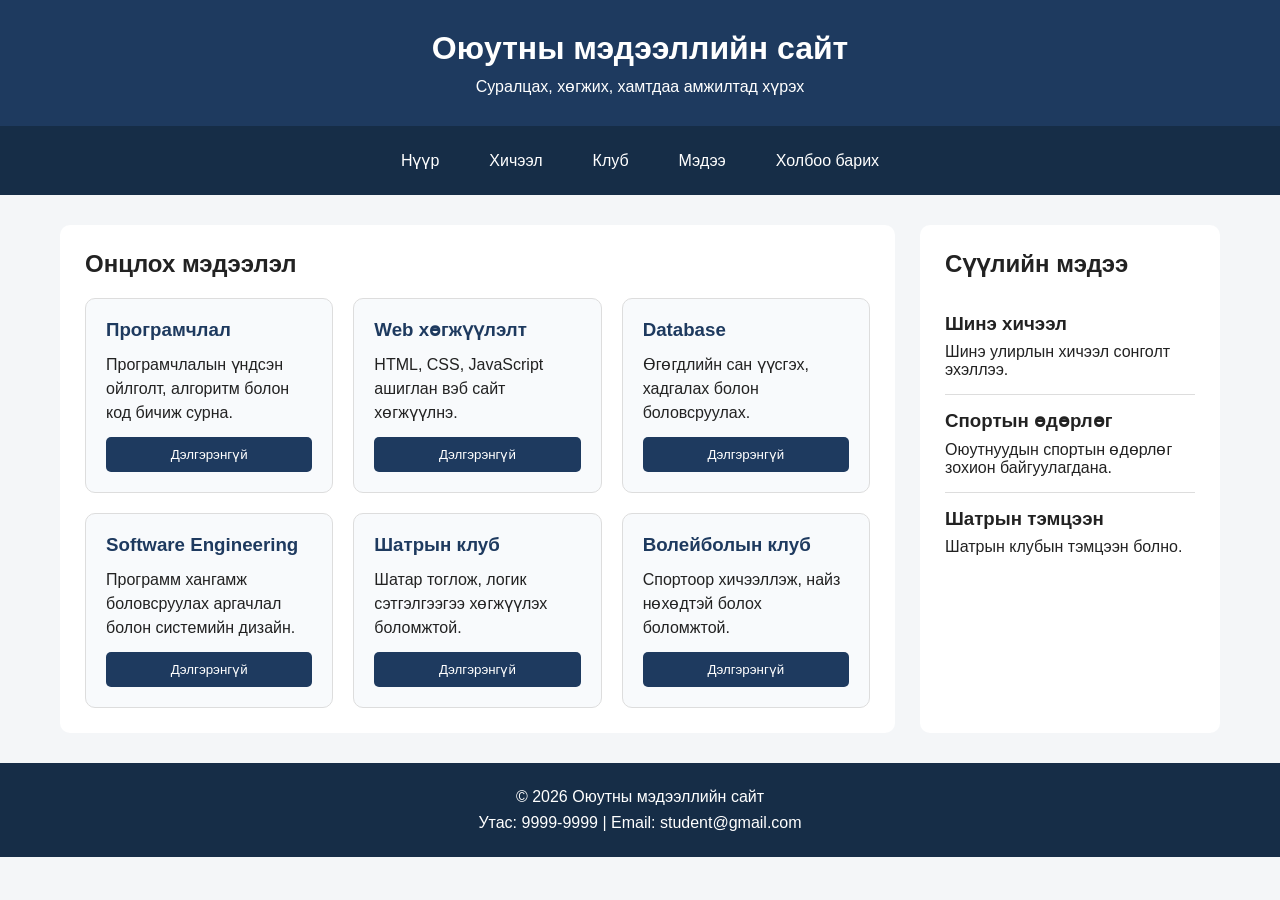
==== lab-4/index.html @ cad64c50 "lab4" ====
<!DOCTYPE html>
<html lang="mn">
<head>
    <meta charset="UTF-8">
    <meta name="viewport" content="width=device-width, initial-scale=1.0">
    <title>Оюутны мэдээллийн сайт</title>
    <link rel="stylesheet" href="style.css">
</head>
<body>
    <header>
        <h1>Оюутны мэдээллийн сайт</h1>
        <p>Суралцах, хөгжих, хамтдаа амжилтад хүрэх</p>
    </header>
    <nav class="navbar">
        <a href="#">Нүүр</a>
        <a href="#">Хичээл</a>
        <a href="#">Клуб</a>
        <a href="#">Мэдээ</a>
        <a href="#">Холбоо барих</a>
    </nav>
    <div class="layout">
        <main>
            <h2>Онцлох мэдээлэл</h2>
            <section class="card-grid">
                <article class="card">
                    <h3>Програмчлал</h3>
                    <p>
                        Програмчлалын үндсэн ойлголт,
                        алгоритм болон код бичиж сурна.
                    </p>
                    <button>Дэлгэрэнгүй</button>
                </article>
                <article class="card">
                    <h3>Web хөгжүүлэлт</h3>
                    <p>
                        HTML, CSS, JavaScript ашиглан
                        вэб сайт хөгжүүлнэ.
                    </p>
                    <button>Дэлгэрэнгүй</button>
                </article>
                <article class="card">
                    <h3>Database</h3>
                    <p>
                        Өгөгдлийн сан үүсгэх,
                        хадгалах болон боловсруулах.
                    </p>
                    <button>Дэлгэрэнгүй</button>
                </article>
                <article class="card">
                    <h3>Software Engineering</h3>
                    <p>
                        Программ хангамж боловсруулах
                        аргачлал болон системийн дизайн.
                    </p>
                    <button>Дэлгэрэнгүй</button>
                </article>
                <article class="card">
                    <h3>Шатрын клуб</h3>
                    <p>
                        Шатар тоглож, логик сэтгэлгээгээ
                        хөгжүүлэх боломжтой.
                    </p>
                    <button>Дэлгэрэнгүй</button>
                </article>
                <article class="card">
                    <h3>Волейболын клуб</h3>
                    <p>
                        Спортоор хичээллэж,
                        найз нөхөдтэй болох боломжтой.
                    </p>
                    <button>Дэлгэрэнгүй</button>
                </article>
            </section>
        </main>
        <aside>
            <h2>Сүүлийн мэдээ</h2>
            <div class="news">
                <h3>Шинэ хичээл</h3>
                <p>Шинэ улирлын хичээл сонголт эхэллээ.</p>
            </div>
            <div class="news">
                <h3> Спортын өдөрлөг</h3>
                <p>Оюутнуудын спортын өдөрлөг зохион байгуулагдана.</p>
            </div>
            <div class="news">
                <h3>Шатрын тэмцээн</h3>
                <p>Шатрын клубын тэмцээн болно.</p>
            </div>
        </aside>
    </div>
    <footer>
        <p>© 2026 Оюутны мэдээллийн сайт</p>
        <p>Утас: 9999-9999 | Email: student@gmail.com</p>
    </footer>
</body>
</html>
---- lab-4/style.css ----
* {
    margin: 0;
    padding: 0;
    box-sizing: border-box;
}
body {
    font-family: Arial, sans-serif;
    background-color: #f4f6f8;
    color: #222;
}
header {
    background-color: #1e3a5f;
    color: white;
    text-align: center;
    padding: 30px;
    display: flex;
    flex-direction: column;
    align-items: center;
    gap: 10px;
}

header h1 {
    font-size: 32px;
}

header p {
    font-size: 16px;
}
.navbar {
    background-color: #162d47;
    display: flex;
    justify-content: center;
    align-items: center;
    gap: 10px;
    padding: 15px;
}
.navbar a {
    color: white;
    text-decoration: none;
    padding: 10px 20px;
    border-radius: 5px;
}
.navbar a:hover {
    background-color: #345b82;
}
.layout {
    display: grid;
    grid-template-columns: 1fr 300px;
    gap: 25px;
    max-width: 1200px;
    margin: 30px auto;
    padding: 0 20px;
}
main {
    background-color: white;
    padding: 25px;
    border-radius: 10px;
}
main h2 {
    margin-bottom: 20px;
}
.card-grid {
    display: grid;
    grid-template-columns: repeat(3, 1fr);
    gap: 20px;

}
.card {
    background-color: #f8fafc;
    border: 1px solid #ddd;
    border-radius: 10px;
    padding: 20px;
    display: flex;
    flex-direction: column;
    gap: 12px;
}

.card h3 {
    color: #1e3a5f;
}

.card p {
    line-height: 1.5;
    flex-grow: 1;
}
.card button {
    border: none;
    background-color: #1e3a5f;
    color: white;
    padding: 10px;
    border-radius: 5px;
    cursor: pointer;
}

.card button:hover {
    background-color: #345b82;
}
aside {
    background-color: white;
    padding: 25px;
    border-radius: 10px;
}

aside h2 {
    margin-bottom: 20px;
}

.news {
    border-bottom: 1px solid #ddd;
    padding: 15px 0;
}

.news:last-child {
    border-bottom: none;
}

.news h3 {
    margin-bottom: 8px;
}
footer {
    background-color: #162d47;
    color: white;
    text-align: center;
    padding: 25px;
    margin-top: 30px;
    display: flex;
    justify-content: center;
    align-items: center;
    flex-direction: column;
    gap: 8px;
}
@media (max-width: 900px) {
    .card-grid {
        grid-template-columns: repeat(2, 1fr);
    }
}
@media (max-width: 650px) {
    .layout {
        grid-template-columns: 1fr;
    }
    .card-grid {
        grid-template-columns: 1fr;
    }
    .navbar {
        flex-direction: column;
    }

}
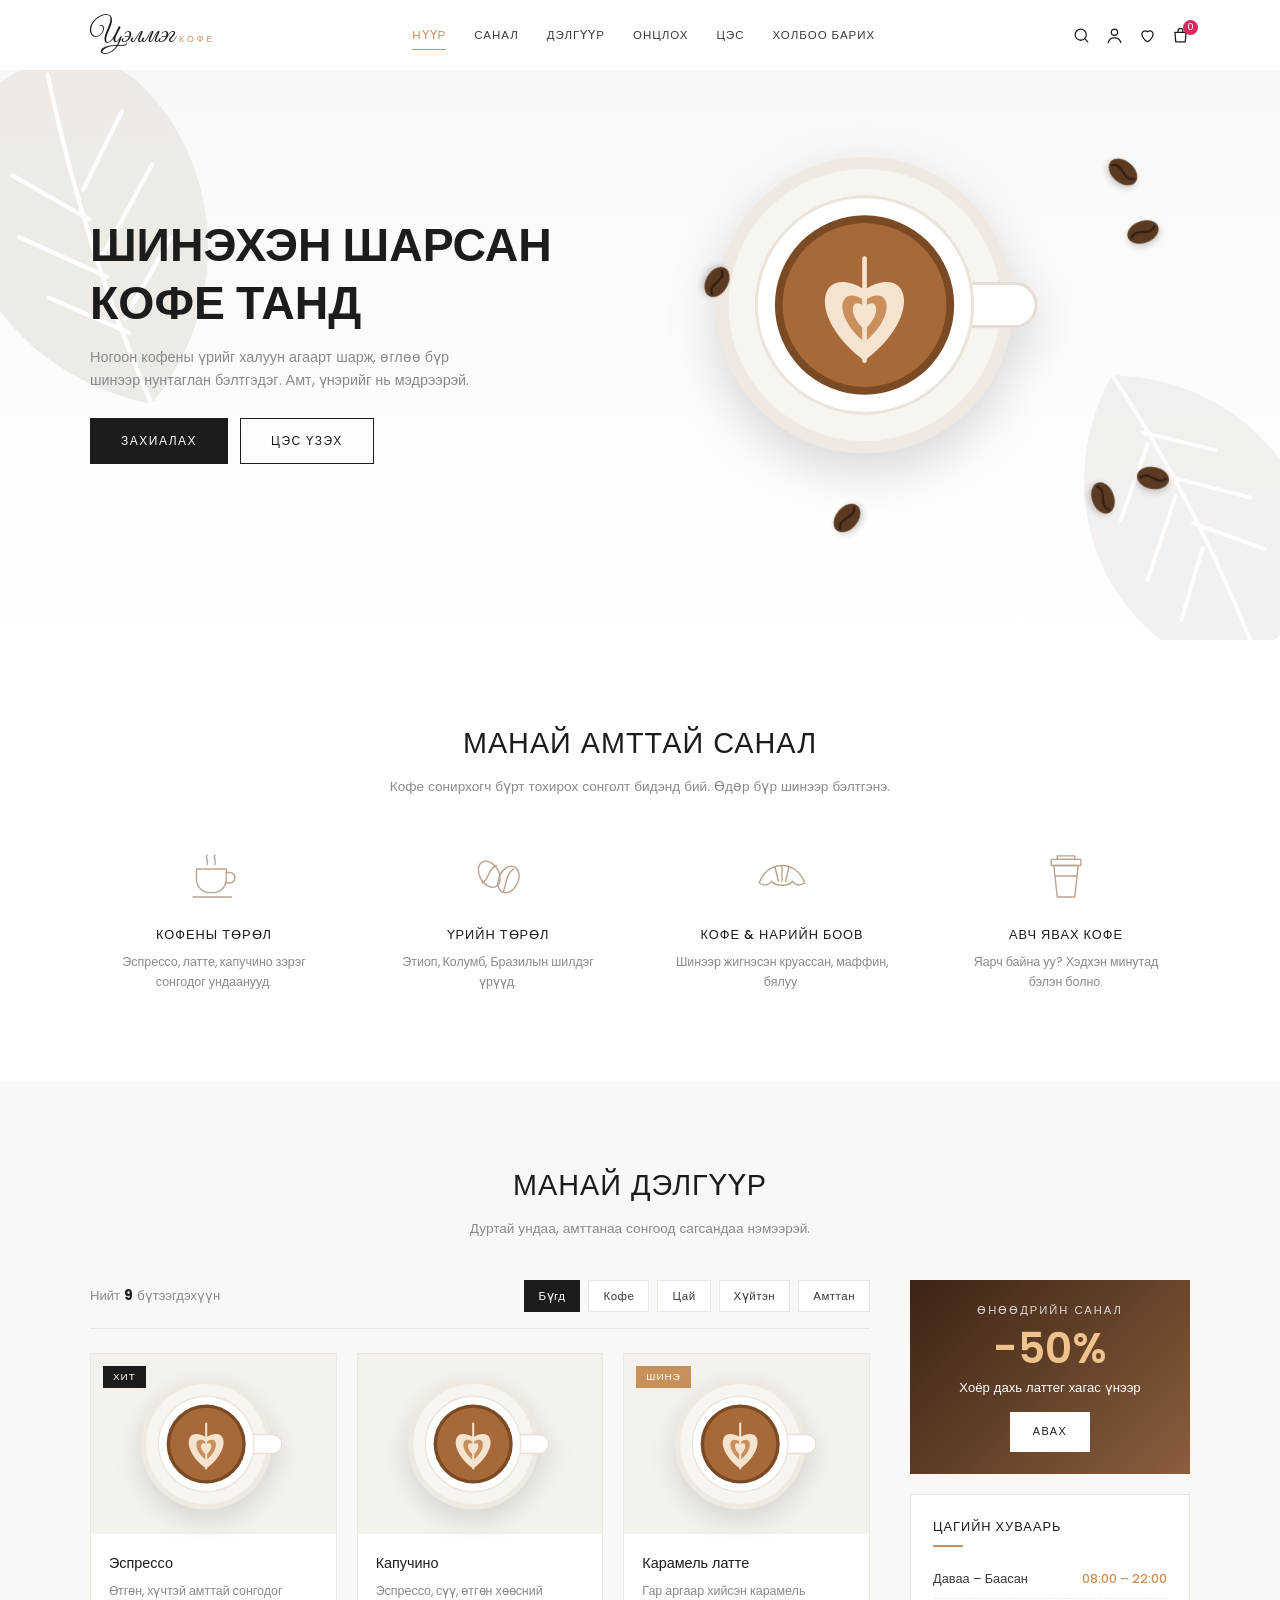
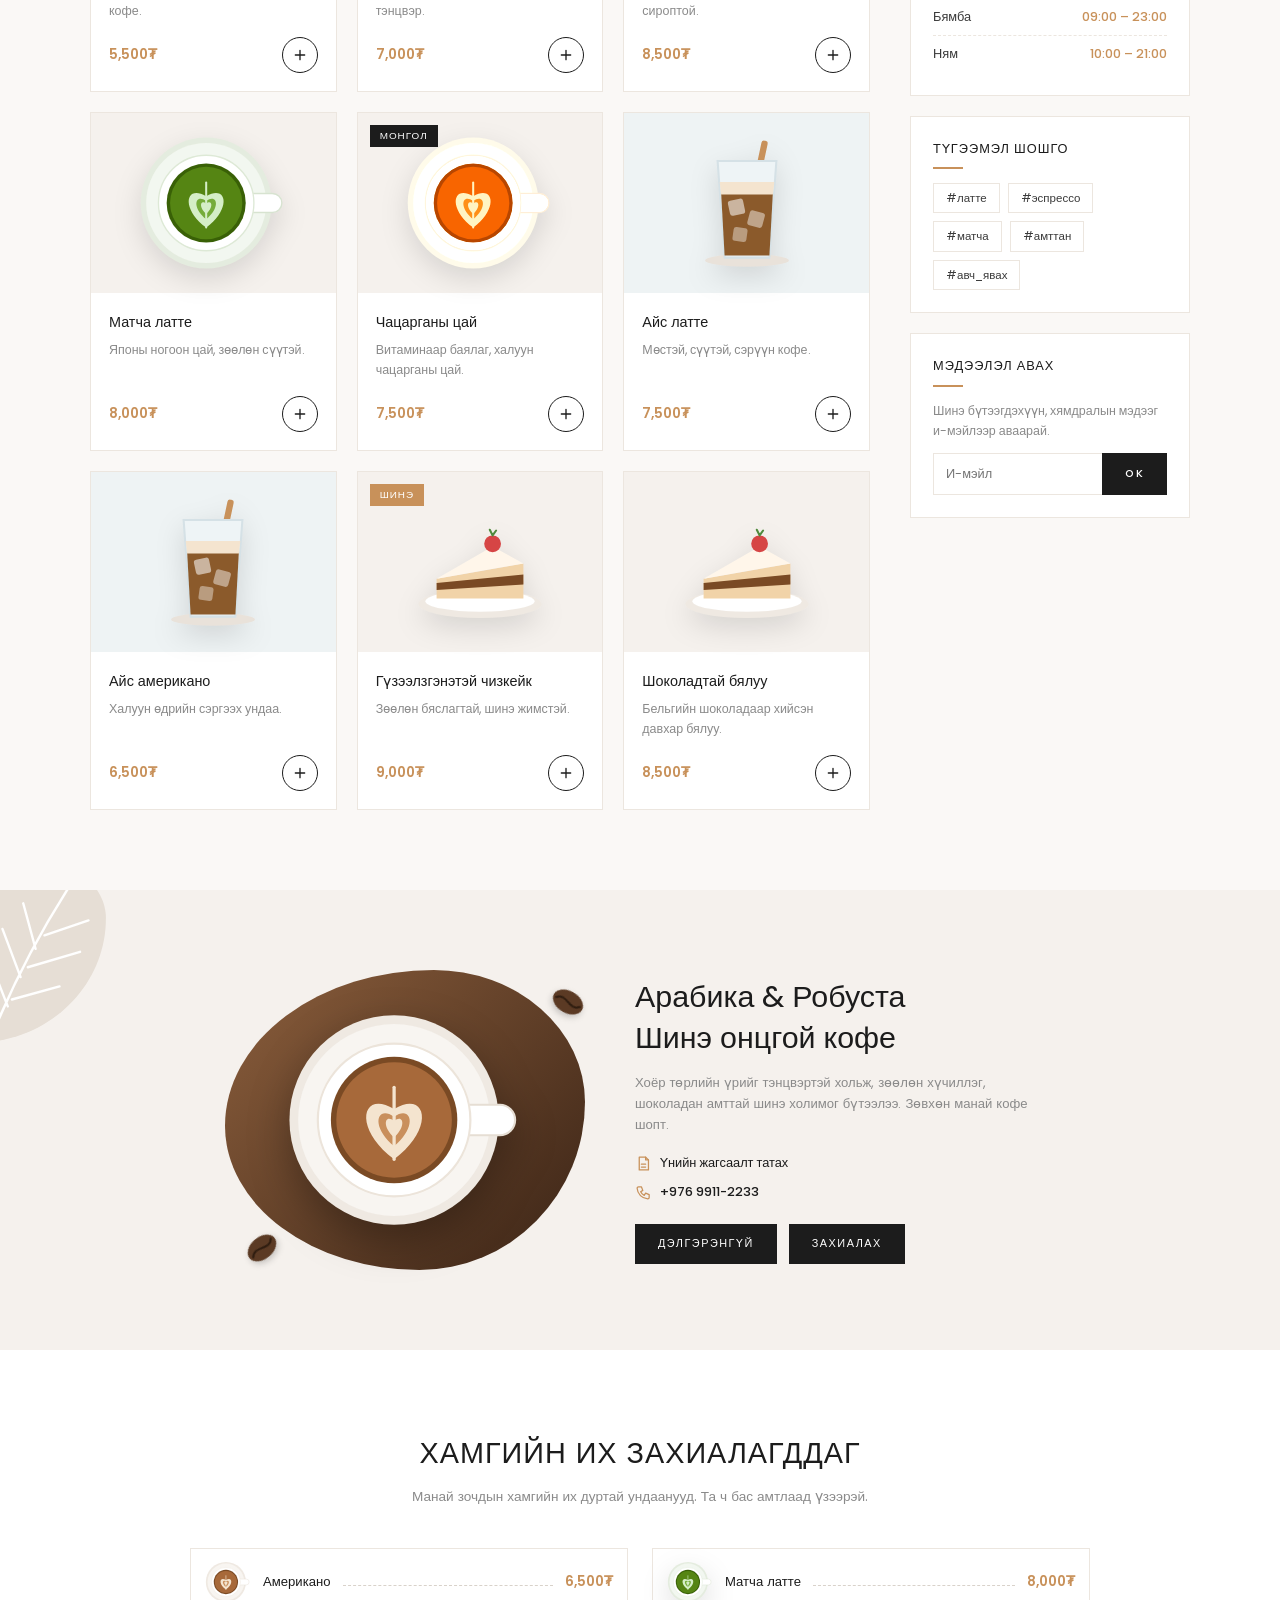
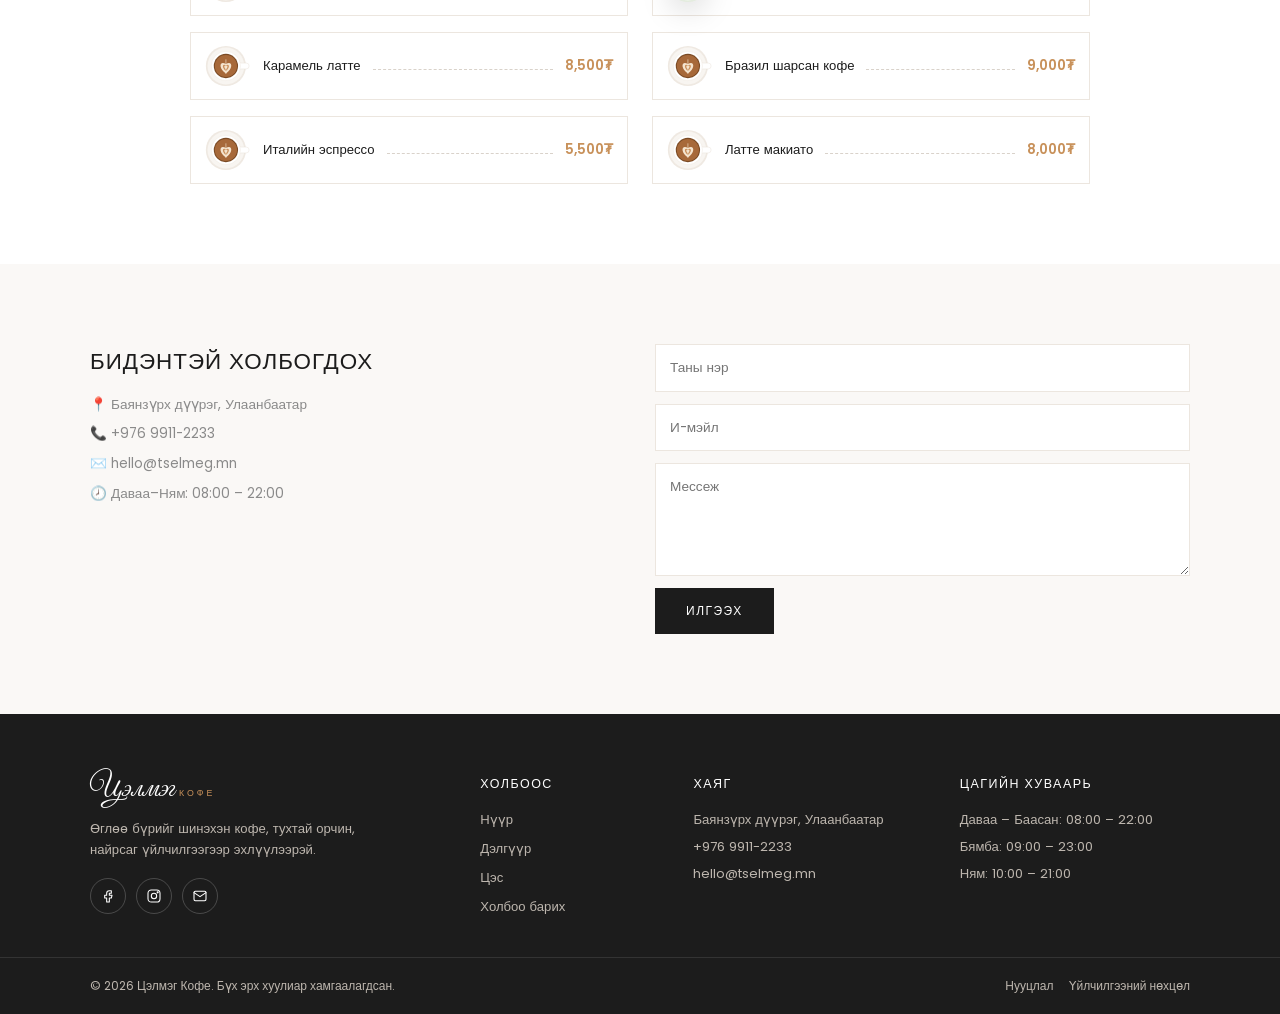
==== commit 2f1f9c84: "lab4" ====
--- a/lab-4/index.html
+++ b/lab-4/index.html
@@ -3,94 +3,550 @@
 <head>
     <meta charset="UTF-8">
     <meta name="viewport" content="width=device-width, initial-scale=1.0">
-    <title>Оюутны мэдээллийн сайт</title>
+    <meta name="description" content="Цэлмэг Кофе — шинэхэн шарсан кофе, амттан, тухтай орчин.">
+    <title>Цэлмэг Кофе | Coffee Shop</title>
+    <link rel="preconnect" href="https://fonts.googleapis.com">
+    <link href="https://fonts.googleapis.com/css2?family=Great+Vibes&family=Poppins:wght@300;400;500;600&display=swap" rel="stylesheet">
     <link rel="stylesheet" href="style.css">
 </head>
 <body>
-    <header>
-        <h1>Оюутны мэдээллийн сайт</h1>
-        <p>Суралцах, хөгжих, хамтдаа амжилтад хүрэх</p>
+    <svg width="0" height="0" style="position:absolute" aria-hidden="true">
+    <defs>
+        <!-- Латте аяга -->
+        <symbol id="cup" viewBox="0 0 220 200">
+        <circle cx="100" cy="100" r="96" fill="#efe9e2"/>
+        <circle cx="100" cy="100" r="88" fill="#f8f5f1"/>
+        <rect x="155" y="86" width="56" height="28" rx="14" fill="#ffffff" stroke="#e6ded4" stroke-width="2"/>
+        <circle cx="100" cy="100" r="70" fill="#ffffff" stroke="#ece4da" stroke-width="2"/>
+        <circle cx="100" cy="100" r="58" fill="#7a4a24"/>
+        <circle cx="100" cy="100" r="53" fill="#a7693a"/>
+        <path d="M100 136 C62 108 70 72 100 90 C130 72 138 108 100 136Z" fill="#f4e4cf"/>
+        <path d="M100 124 C78 106 84 86 100 97 C116 86 122 106 100 124Z" fill="#c98f5c"/>
+        <path d="M100 116 C88 105 92 94 100 101 C108 94 112 105 100 116Z" fill="#f4e4cf"/>
+        <path d="M100 136 L100 70" stroke="#f4e4cf" stroke-width="3" stroke-linecap="round"/>
+        </symbol>
+        <symbol id="glass" viewBox="0 0 200 200">
+        <ellipse cx="100" cy="182" rx="60" ry="9" fill="#e9e2da"/>
+        <rect x="112" y="10" width="9" height="90" rx="4" fill="#c8915a" transform="rotate(12 116 55)"/>
+        <path d="M58 40 L142 40 L132 178 L68 178 Z" fill="#eef4f6" stroke="#d5e1e6" stroke-width="3"/>
+        <path d="M63 85 L137 85 L132 175 L68 175 Z" fill="#8b5a2b"/>
+        <path d="M61 70 L139 70 L137 88 L63 88 Z" fill="#f4e4cf"/>
+        <rect x="74" y="95" width="22" height="22" rx="4" fill="#ffffff" opacity="0.55" transform="rotate(-12 85 106)"/>
+        <rect x="102" y="112" width="22" height="22" rx="4" fill="#ffffff" opacity="0.45" transform="rotate(15 113 123)"/>
+        <rect x="80" y="135" width="20" height="20" rx="4" fill="#ffffff" opacity="0.4" transform="rotate(8 90 145)"/>
+        </symbol>
+        <symbol id="cake" viewBox="0 0 200 200">
+        <ellipse cx="100" cy="160" rx="88" ry="20" fill="#efe9e2"/>
+        <ellipse cx="100" cy="156" rx="78" ry="15" fill="#ffffff"/>
+        <path d="M38 152 L162 152 L162 102 L38 124 Z" fill="#f1d3a8"/>
+        <path d="M38 140 L162 132 L162 118 L38 130 Z" fill="#7a4a24"/>
+        <path d="M38 124 L162 102 L118 78 Z" fill="#fff6ea"/>
+        <circle cx="118" cy="74" r="12" fill="#d64545"/>
+        <path d="M118 62 l-4 -8 M118 62 l5 -7" stroke="#4f8a3c" stroke-width="3" stroke-linecap="round"/>
+        </symbol>
+
+        <symbol id="bean" viewBox="0 0 40 28">
+        <ellipse cx="20" cy="14" rx="19" ry="13" fill="#5b3a24"/>
+        <path d="M5 16 C14 5 26 23 35 12" stroke="#2f1d10" stroke-width="2.5" fill="none" stroke-linecap="round"/>
+        </symbol>
+
+        <symbol id="leaf" viewBox="0 0 200 260">
+        <path d="M100 250 C20 200 0 110 40 40 C70 0 140 0 165 45 C200 115 175 205 100 250Z" fill="currentColor"/>
+        <path d="M100 250 C95 170 100 90 110 20 M102 200 L60 160 M101 160 L55 115 M103 120 L65 75 M103 190 L150 150 M104 145 L155 100 M106 100 L148 60"
+                stroke="#fff" stroke-width="3" fill="none" stroke-linecap="round"/>
+        </symbol>
+        <symbol id="plus" viewBox="0 0 24 24">
+        <path d="M12 5v14M5 12h14"/>
+        </symbol>
+    </defs>
+    </svg>
+
+    <header class="header" id="header">
+    <div class="container nav">
+        <a href="#home" class="logo" aria-label="Цэлмэг Кофе нүүр">Цэлмэг<span>кофе</span></a>
+
+        <nav class="main-nav" aria-label="Үндсэн цэс">
+        <ul class="nav-menu" id="navMenu">
+            <li><a href="#home" class="active">Нүүр</a></li>
+            <li><a href="#offer">Санал</a></li>
+            <li><a href="#shop">Дэлгүүр</a></li>
+            <li><a href="#featured">Онцлох</a></li>
+            <li><a href="#menu">Цэс</a></li>
+            <li><a href="#contact">Холбоо барих</a></li>
+        </ul>
+        </nav>
+
+        <div class="nav-icons">
+        <a href="#shop" aria-label="Хайх">
+            <svg viewBox="0 0 24 24"><circle cx="11" cy="11" r="7"/><path d="M20 20l-4-4"/></svg>
+        </a>
+        <a href="#contact" aria-label="Хэрэглэгч" class="hide-sm">
+            <svg viewBox="0 0 24 24"><circle cx="12" cy="8" r="4"/><path d="M4 21c1-4 4-6 8-6s7 2 8 6"/></svg>
+        </a>
+        <a href="#shop" aria-label="Дуртай" class="hide-sm">
+            <svg viewBox="0 0 24 24"><path d="M12 20s-7-4.5-7-10a4 4 0 0 1 7-2.5A4 4 0 0 1 19 10c0 5.5-7 10-7 10z"/></svg>
+        </a>
+        <a href="#shop" aria-label="Сагс" class="cart">
+            <svg viewBox="0 0 24 24"><path d="M5 8h14l-1 12H6z"/><path d="M9 8V6a3 3 0 0 1 6 0v2"/></svg>
+            <span class="badge" id="cartCount">0</span>
+        </a>
+        <button class="menu-toggle" id="menuToggle" aria-label="Цэс нээх" aria-expanded="false" aria-controls="navMenu">
+            <span></span><span></span><span></span>
+        </button>
+        </div>
+    </div>
     </header>
-    <nav class="navbar">
-        <a href="#">Нүүр</a>
-        <a href="#">Хичээл</a>
-        <a href="#">Клуб</a>
-        <a href="#">Мэдээ</a>
-        <a href="#">Холбоо барих</a>
-    </nav>
-    <div class="layout">
-        <main>
-            <h2>Онцлох мэдээлэл</h2>
-            <section class="card-grid">
-                <article class="card">
-                    <h3>Програмчлал</h3>
-                    <p>
-                        Програмчлалын үндсэн ойлголт,
-                        алгоритм болон код бичиж сурна.
-                    </p>
-                    <button>Дэлгэрэнгүй</button>
-                </article>
-                <article class="card">
-                    <h3>Web хөгжүүлэлт</h3>
-                    <p>
-                        HTML, CSS, JavaScript ашиглан
-                        вэб сайт хөгжүүлнэ.
-                    </p>
-                    <button>Дэлгэрэнгүй</button>
-                </article>
-                <article class="card">
-                    <h3>Database</h3>
-                    <p>
-                        Өгөгдлийн сан үүсгэх,
-                        хадгалах болон боловсруулах.
-                    </p>
-                    <button>Дэлгэрэнгүй</button>
-                </article>
-                <article class="card">
-                    <h3>Software Engineering</h3>
-                    <p>
-                        Программ хангамж боловсруулах
-                        аргачлал болон системийн дизайн.
-                    </p>
-                    <button>Дэлгэрэнгүй</button>
-                </article>
-                <article class="card">
-                    <h3>Шатрын клуб</h3>
-                    <p>
-                        Шатар тоглож, логик сэтгэлгээгээ
-                        хөгжүүлэх боломжтой.
-                    </p>
-                    <button>Дэлгэрэнгүй</button>
-                </article>
-                <article class="card">
-                    <h3>Волейболын клуб</h3>
-                    <p>
-                        Спортоор хичээллэж,
-                        найз нөхөдтэй болох боломжтой.
-                    </p>
-                    <button>Дэлгэрэнгүй</button>
-                </article>
+
+    <main>
+    <section class="hero" id="home" aria-labelledby="hero-title">
+        <svg class="leaf leaf-1" aria-hidden="true"><use href="#leaf"/></svg>
+        <svg class="leaf leaf-2" aria-hidden="true"><use href="#leaf"/></svg>
+
+        <div class="container hero-inner">
+        <div class="hero-text">
+            <h1 id="hero-title">Шинэхэн шарсан<br>кофе танд</h1>
+            <p>Ногоон кофены үрийг халуун агаарт шарж, өглөө бүр шинээр нунтаглан бэлтгэдэг. Амт, үнэрийг нь мэдрээрэй.</p>
+            <div class="btn-group">
+            <a href="#shop" class="btn btn-dark">Захиалах</a>
+            <a href="#menu" class="btn btn-outline">Цэс үзэх</a>
+            </div>
+        </div>
+
+        <div class="hero-visual" aria-hidden="true">
+            <svg class="hero-cup"><use href="#cup"/></svg>
+            <svg class="bean b1"><use href="#bean"/></svg>
+            <svg class="bean b2"><use href="#bean"/></svg>
+            <svg class="bean b3"><use href="#bean"/></svg>
+            <svg class="bean b4"><use href="#bean"/></svg>
+            <svg class="bean b5"><use href="#bean"/></svg>
+            <svg class="bean b6"><use href="#bean"/></svg>
+        </div>
+        </div>
+    </section>
+
+    <section class="section" id="offer" aria-labelledby="offer-title">
+      <div class="container">
+        <header class="section-head">
+          <h2 id="offer-title">Манай амттай санал</h2>
+          <p>Кофе сонирхогч бүрт тохирох сонголт бидэнд бий. Өдөр бүр шинээр бэлтгэнэ.</p>
+        </header>
+
+        <div class="offer-grid">
+          <article class="offer-item">
+            <svg class="line-icon" viewBox="0 0 64 64" aria-hidden="true">
+              <path d="M12 24h34v12a15 15 0 0 1-15 15h-4A15 15 0 0 1 12 36z"/>
+              <path d="M46 28h4a6 6 0 0 1 0 12h-5"/>
+              <path d="M8 56h44"/>
+              <path d="M24 8c-3 4 3 6 0 11M33 8c-3 4 3 6 0 11"/>
+            </svg>
+            <h3>Кофены төрөл</h3>
+            <p>Эспрессо, латте, капучино зэрэг сонгодог ундаанууд.</p>
+          </article>
+          <article class="offer-item">
+            <svg class="line-icon" viewBox="0 0 64 64" aria-hidden="true">
+              <ellipse cx="22" cy="30" rx="11" ry="16" transform="rotate(-30 22 30)"/>
+              <path d="M14 40c8-4 6-16 16-20"/>
+              <ellipse cx="44" cy="36" rx="11" ry="16" transform="rotate(25 44 36)"/>
+              <path d="M38 50c4-8 2-20 12-26"/>
+            </svg>
+            <h3>Үрийн төрөл</h3>
+            <p>Этиоп, Колумб, Бразилын шилдэг үрүүд.</p>
+          </article>
+          <article class="offer-item">
+            <svg class="line-icon" viewBox="0 0 64 64" aria-hidden="true">
+              <path d="M6 40c4-12 14-20 26-20s22 8 26 20c-6 4-12 2-14-2-4 6-20 6-24 0-2 4-8 6-14 2z"/>
+              <path d="M24 22l4 16M40 22l-4 16M32 20v18"/>
+            </svg>
+            <h3>Кофе & Нарийн боов</h3>
+            <p>Шинээр жигнэсэн круассан, маффин, бялуу.</p>
+          </article>
+          <article class="offer-item">
+            <svg class="line-icon" viewBox="0 0 64 64" aria-hidden="true">
+              <path d="M18 20h28l-4 36H22z"/>
+              <path d="M15 13h34v7H15z"/>
+              <path d="M22 9h20v4H22z"/>
+              <path d="M20 32h24"/>
+            </svg>
+            <h3>Авч явах кофе</h3>
+            <p>Яарч байна уу? Хэдхэн минутад бэлэн болно.</p>
+          </article>
+        </div>
+      </div>
+    </section>
+    <section class="section shop-section" id="shop" aria-labelledby="shop-title">
+      <div class="container">
+        <header class="section-head">
+          <h2 id="shop-title">Манай дэлгүүр</h2>
+          <p>Дуртай ундаа, амттанаа сонгоод сагсандаа нэмээрэй.</p>
+        </header>
+
+        <div class="shop-layout">
+          <div class="shop-main">
+            <div class="shop-toolbar">
+              <p class="result-count">Нийт <strong id="productCount">9</strong> бүтээгдэхүүн</p>
+              <div class="filters" role="group" aria-label="Ангиллаар шүүх">
+                <button class="filter-btn active" data-filter="all" aria-pressed="true">Бүгд</button>
+                <button class="filter-btn" data-filter="coffee" aria-pressed="false">Кофе</button>
+                <button class="filter-btn" data-filter="tea" aria-pressed="false">Цай</button>
+                <button class="filter-btn" data-filter="cold" aria-pressed="false">Хүйтэн</button>
+                <button class="filter-btn" data-filter="dessert" aria-pressed="false">Амттан</button>
+              </div>
+            </div>
+            <div class="product-grid">
+              <article class="product-card" data-category="coffee">
+                <div class="product-media">
+                  <span class="tag">Хит</span>
+                  <svg aria-hidden="true"><use href="#cup"/></svg>
+                </div>
+                <div class="product-body">
+                  <h3>Эспрессо</h3>
+                  <p>Өтгөн, хүчтэй амттай сонгодог кофе.</p>
+                  <div class="product-footer">
+                    <span class="price">5,500₮</span>
+                    <button class="add-btn" data-name="Эспрессо" aria-label="Эспрессо сагсанд нэмэх">
+                      <svg><use href="#plus"/></svg>
+                    </button>
+                  </div>
+                </div>
+              </article>
+
+              <article class="product-card" data-category="coffee">
+                <div class="product-media">
+                  <svg aria-hidden="true"><use href="#cup"/></svg>
+                </div>
+                <div class="product-body">
+                  <h3>Капучино</h3>
+                  <p>Эспрессо, сүү, өтгөн хөөсний тэнцвэр.</p>
+                  <div class="product-footer">
+                    <span class="price">7,000₮</span>
+                    <button class="add-btn" data-name="Капучино" aria-label="Капучино сагсанд нэмэх">
+                      <svg><use href="#plus"/></svg>
+                    </button>
+                  </div>
+                </div>
+              </article>
+
+              <article class="product-card" data-category="coffee">
+                <div class="product-media">
+                  <span class="tag tag-new">Шинэ</span>
+                  <svg aria-hidden="true"><use href="#cup"/></svg>
+                </div>
+                <div class="product-body">
+                  <h3>Карамель латте</h3>
+                  <p>Гар аргаар хийсэн карамель сироптой.</p>
+                  <div class="product-footer">
+                    <span class="price">8,500₮</span>
+                    <button class="add-btn" data-name="Карамель латте" aria-label="Карамель латте сагсанд нэмэх">
+                      <svg><use href="#plus"/></svg>
+                    </button>
+                  </div>
+                </div>
+              </article>
+
+              <article class="product-card" data-category="tea">
+                <div class="product-media tint-green">
+                  <svg aria-hidden="true"><use href="#cup"/></svg>
+                </div>
+                <div class="product-body">
+                  <h3>Матча латте</h3>
+                  <p>Японы ногоон цай, зөөлөн сүүтэй.</p>
+                  <div class="product-footer">
+                    <span class="price">8,000₮</span>
+                    <button class="add-btn" data-name="Матча латте" aria-label="Матча латте сагсанд нэмэх">
+                      <svg><use href="#plus"/></svg>
+                    </button>
+                  </div>
+                </div>
+              </article>
+
+              <article class="product-card" data-category="tea">
+                <div class="product-media tint-orange">
+                  <span class="tag">Монгол</span>
+                  <svg aria-hidden="true"><use href="#cup"/></svg>
+                </div>
+                <div class="product-body">
+                  <h3>Чацарганы цай</h3>
+                  <p>Витаминаар баялаг, халуун чацарганы цай.</p>
+                  <div class="product-footer">
+                    <span class="price">7,500₮</span>
+                    <button class="add-btn" data-name="Чацарганы цай" aria-label="Чацарганы цай сагсанд нэмэх">
+                      <svg><use href="#plus"/></svg>
+                    </button>
+                  </div>
+                </div>
+              </article>
+
+              <article class="product-card" data-category="cold">
+                <div class="product-media media-cold">
+                  <svg aria-hidden="true"><use href="#glass"/></svg>
+                </div>
+                <div class="product-body">
+                  <h3>Айс латте</h3>
+                  <p>Мөстэй, сүүтэй, сэрүүн кофе.</p>
+                  <div class="product-footer">
+                    <span class="price">7,500₮</span>
+                    <button class="add-btn" data-name="Айс латте" aria-label="Айс латте сагсанд нэмэх">
+                      <svg><use href="#plus"/></svg>
+                    </button>
+                  </div>
+                </div>
+              </article>
+
+              <article class="product-card" data-category="cold">
+                <div class="product-media media-cold">
+                  <svg aria-hidden="true"><use href="#glass"/></svg>
+                </div>
+                <div class="product-body">
+                  <h3>Айс американо</h3>
+                  <p>Халуун өдрийн сэргээх ундаа.</p>
+                  <div class="product-footer">
+                    <span class="price">6,500₮</span>
+                    <button class="add-btn" data-name="Айс американо" aria-label="Айс американо сагсанд нэмэх">
+                      <svg><use href="#plus"/></svg>
+                    </button>
+                  </div>
+                </div>
+              </article>
+
+              <article class="product-card" data-category="dessert">
+                <div class="product-media">
+                  <span class="tag tag-new">Шинэ</span>
+                  <svg aria-hidden="true"><use href="#cake"/></svg>
+                </div>
+                <div class="product-body">
+                  <h3>Гүзээлзгэнэтэй чизкейк</h3>
+                  <p>Зөөлөн бяслагтай, шинэ жимстэй.</p>
+                  <div class="product-footer">
+                    <span class="price">9,000₮</span>
+                    <button class="add-btn" data-name="Чизкейк" aria-label="Чизкейк сагсанд нэмэх">
+                      <svg><use href="#plus"/></svg>
+                    </button>
+                  </div>
+                </div>
+              </article>
+
+              <article class="product-card" data-category="dessert">
+                <div class="product-media">
+                  <svg aria-hidden="true"><use href="#cake"/></svg>
+                </div>
+                <div class="product-body">
+                  <h3>Шоколадтай бялуу</h3>
+                  <p>Бельгийн шоколадаар хийсэн давхар бялуу.</p>
+                  <div class="product-footer">
+                    <span class="price">8,500₮</span>
+                    <button class="add-btn" data-name="Шоколадтай бялуу" aria-label="Шоколадтай бялуу сагсанд нэмэх">
+                      <svg><use href="#plus"/></svg>
+                    </button>
+                  </div>
+                </div>
+              </article>
+            </div>
+          </div>
+          <aside class="sidebar" aria-label="Нэмэлт мэдээлэл">
+            <section class="widget widget-promo">
+              <p class="promo-label">Өнөөдрийн санал</p>
+              <p class="promo-big">-50%</p>
+              <p>Хоёр дахь латтег хагас үнээр</p>
+              <a href="#shop" class="btn btn-light btn-sm">Авах</a>
             </section>
-        </main>
-        <aside>
-            <h2>Сүүлийн мэдээ</h2>
-            <div class="news">
-                <h3>Шинэ хичээл</h3>
-                <p>Шинэ улирлын хичээл сонголт эхэллээ.</p>
-            </div>
-            <div class="news">
-                <h3> Спортын өдөрлөг</h3>
-                <p>Оюутнуудын спортын өдөрлөг зохион байгуулагдана.</p>
-            </div>
-            <div class="news">
-                <h3>Шатрын тэмцээн</h3>
-                <p>Шатрын клубын тэмцээн болно.</p>
-            </div>
-        </aside>
+
+            <section class="widget">
+              <h3>Цагийн хуваарь</h3>
+              <dl class="hours">
+                <div><dt>Даваа – Баасан</dt><dd>08:00 – 22:00</dd></div>
+                <div><dt>Бямба</dt><dd>09:00 – 23:00</dd></div>
+                <div><dt>Ням</dt><dd>10:00 – 21:00</dd></div>
+              </dl>
+            </section>
+
+            <section class="widget">
+              <h3>Түгээмэл шошго</h3>
+              <ul class="tags">
+                <li><a href="#shop">#латте</a></li>
+                <li><a href="#shop">#эспрессо</a></li>
+                <li><a href="#shop">#матча</a></li>
+                <li><a href="#shop">#амттан</a></li>
+                <li><a href="#shop">#авч_явах</a></li>
+              </ul>
+            </section>
+
+            <section class="widget">
+              <h3>Мэдээлэл авах</h3>
+              <p class="widget-text">Шинэ бүтээгдэхүүн, хямдралын мэдээг и-мэйлээр аваарай.</p>
+              <form class="newsletter-form" id="newsletterForm">
+                <label for="newsEmail" class="sr-only">И-мэйл хаяг</label>
+                <input type="email" id="newsEmail" placeholder="И-мэйл" required>
+                <button type="submit" class="btn btn-dark btn-sm">OK</button>
+              </form>
+            </section>
+          </aside>
+        </div>
+      </div>
+    </section>
+    <section class="featured" id="featured" aria-labelledby="featured-title">
+      <svg class="leaf leaf-3" aria-hidden="true"><use href="#leaf"/></svg>
+      <div class="container featured-inner">
+        <div class="featured-visual" aria-hidden="true">
+          <div class="blob"></div>
+          <svg class="featured-cup"><use href="#cup"/></svg>
+          <svg class="bean b7"><use href="#bean"/></svg>
+          <svg class="bean b8"><use href="#bean"/></svg>
+        </div>
+
+        <div class="featured-text">
+          <h2 id="featured-title">Арабика & Робуста<br>Шинэ онцгой кофе</h2>
+          <p>Хоёр төрлийн үрийг тэнцвэртэй хольж, зөөлөн хүчиллэг, шоколадан амттай шинэ холимог бүтээлээ. Зөвхөн манай кофе шопт.</p>
+          <ul class="featured-info">
+            <li>
+              <svg viewBox="0 0 24 24" aria-hidden="true"><path d="M6 3h9l4 4v14H6z"/><path d="M15 3v4h4M9 13h6M9 17h6"/></svg>
+              Үнийн жагсаалт татах
+            </li>
+            <li>
+              <svg viewBox="0 0 24 24" aria-hidden="true"><path d="M5 4h4l2 5-3 2a11 11 0 0 0 5 5l2-3 5 2v4a2 2 0 0 1-2 2A16 16 0 0 1 3 6a2 2 0 0 1 2-2z"/></svg>
+              +976 9911-2233
+            </li>
+          </ul>
+          <div class="btn-group">
+            <a href="#offer" class="btn btn-dark btn-sm">Дэлгэрэнгүй</a>
+            <a href="#shop" class="btn btn-dark btn-sm">Захиалах</a>
+          </div>
+        </div>
+      </div>
+    </section>
+    <section class="section" id="menu" aria-labelledby="menu-title">
+      <div class="container">
+        <header class="section-head">
+            <h2 id="menu-title">Хамгийн их захиалагддаг</h2>
+            <p>Манай зочдын хамгийн их дуртай ундаанууд. Та ч бас амтлаад үзээрэй.</p>
+        </header>
+
+        <ul class="menu-list">
+            <li class="menu-item">
+            <svg class="thumb" aria-hidden="true"><use href="#cup"/></svg>
+            <span class="name">Американо</span>
+            <span class="dots"></span>
+            <span class="price">6,500₮</span>
+            </li>
+            <li class="menu-item">
+            <svg class="thumb tint-green" aria-hidden="true"><use href="#cup"/></svg>
+            <span class="name">Матча латте</span>
+            <span class="dots"></span>
+            <span class="price">8,000₮</span>
+            </li>
+            <li class="menu-item">
+            <svg class="thumb" aria-hidden="true"><use href="#cup"/></svg>
+            <span class="name">Карамель латте</span>
+            <span class="dots"></span>
+            <span class="price">8,500₮</span>
+            </li>
+            <li class="menu-item">
+            <svg class="thumb" aria-hidden="true"><use href="#cup"/></svg>
+            <span class="name">Бразил шарсан кофе</span>
+            <span class="dots"></span>
+            <span class="price">9,000₮</span>
+            </li>
+            <li class="menu-item">
+            <svg class="thumb" aria-hidden="true"><use href="#cup"/></svg>
+            <span class="name">Италийн эспрессо</span>
+            <span class="dots"></span>
+            <span class="price">5,500₮</span>
+            </li>
+            <li class="menu-item">
+            <svg class="thumb" aria-hidden="true"><use href="#cup"/></svg>
+            <span class="name">Латте макиато</span>
+            <span class="dots"></span>
+            <span class="price">8,000₮</span>
+            </li>
+        </ul>
+        </div>
+    </section>
+    <section class="section contact-section" id="contact" aria-labelledby="contact-title">
+        <div class="container contact">
+        <div class="contact-info">
+            <h2 id="contact-title">Бидэнтэй холбогдох</h2>
+            <address>
+            <p>📍 Баянзүрх дүүрэг, Улаанбаатар</p>
+            <p>📞 <a href="tel:+97699112233">+976 9911-2233</a></p>
+            <p>✉️ <a href="mailto:hello@tselmeg.mn">hello@tselmeg.mn</a></p>
+            </address>
+            <p>🕗 Даваа–Ням: 08:00 – 22:00</p>
+        </div>
+
+        <form class="contact-form" id="contactForm">
+            <label for="cName" class="sr-only">Таны нэр</label>
+            <input type="text" id="cName" placeholder="Таны нэр" required>
+            <label for="cEmail" class="sr-only">И-мэйл</label>
+            <input type="email" id="cEmail" placeholder="И-мэйл" required>
+            <label for="cMsg" class="sr-only">Мессеж</label>
+            <textarea id="cMsg" rows="4" placeholder="Мессеж" required></textarea>
+            <button type="submit" class="btn btn-dark">Илгээх</button>
+        </form>
+        </div>
+    </section>
+    </main>
+    <footer class="footer">
+    <div class="container footer-grid">
+        <section class="footer-col footer-brand">
+        <a href="#home" class="logo">Цэлмэг<span>кофе</span></a>
+        <p>Өглөө бүрийг шинэхэн кофе, тухтай орчин, найрсаг үйлчилгээгээр эхлүүлээрэй.</p>
+        <ul class="socials">
+            <li>
+            <a href="#" aria-label="Facebook">
+                <svg viewBox="0 0 24 24"><path d="M14 8h3V4h-3a4 4 0 0 0-4 4v3H7v4h3v6h4v-6h3l1-4h-4V8z"/></svg>
+            </a>
+            </li>
+            <li>
+            <a href="#" aria-label="Instagram">
+                <svg viewBox="0 0 24 24"><rect x="3" y="3" width="18" height="18" rx="5"/><circle cx="12" cy="12" r="4"/><circle cx="17.5" cy="6.5" r="0.8"/></svg>
+            </a>
+            </li>
+            <li>
+            <a href="mailto:hello@tselmeg.mn" aria-label="И-мэйл">
+                <svg viewBox="0 0 24 24"><rect x="3" y="5" width="18" height="14" rx="2"/><path d="M3 7l9 6 9-6"/></svg>
+            </a>
+            </li>
+        </ul>
+        </section>
+
+        <nav class="footer-col" aria-label="Footer холбоос">
+        <h4>Холбоос</h4>
+        <ul class="footer-links">
+            <li><a href="#home">Нүүр</a></li>
+            <li><a href="#shop">Дэлгүүр</a></li>
+            <li><a href="#menu">Цэс</a></li>
+            <li><a href="#contact">Холбоо барих</a></li>
+        </ul>
+        </nav>
+
+        <section class="footer-col">
+        <h4>Хаяг</h4>
+        <address>
+            <p>Баянзүрх дүүрэг, Улаанбаатар</p>
+            <p><a href="tel:+97699112233">+976 9911-2233</a></p>
+            <p><a href="mailto:hello@tselmeg.mn">hello@tselmeg.mn</a></p>
+        </address>
+        </section>
+
+        <section class="footer-col">
+        <h4>Цагийн хуваарь</h4>
+        <p>Даваа – Баасан: 08:00 – 22:00</p>
+        <p>Бямба: 09:00 – 23:00</p>
+        <p>Ням: 10:00 – 21:00</p>
+        </section>
     </div>
-    <footer>
-        <p>© 2026 Оюутны мэдээллийн сайт</p>
-        <p>Утас: 9999-9999 | Email: student@gmail.com</p>
+
+    <div class="footer-bottom">
+        <div class="container footer-bottom-inner">
+        <p>© 2026 Цэлмэг Кофе. Бүх эрх хуулиар хамгаалагдсан.</p>
+        <ul class="footer-legal">
+            <li><a href="#">Нууцлал</a></li>
+            <li><a href="#">Үйлчилгээний нөхцөл</a></li>
+        </ul>
+        </div>
+    </div>
     </footer>
+    <div class="toast" id="toast" role="status" aria-live="polite"></div>
+
+    <script src="script.js"></script>
 </body>
 </html>
--- a/lab-4/style.css
+++ b/lab-4/style.css
@@ -1,149 +1,1332 @@
 
-* {
+*,
+*::before,
+*::after {
     margin: 0;
     padding: 0;
     box-sizing: border-box;
 }
+
+:root {
+    --dark: #1c1c1c;
+    --text: #3a3a3a;
+    --muted: #8a8a8a;
+    --cream: #f5f1ed;
+    --soft: #faf8f6;
+    --line: #ece6df;
+    --accent: #c8915a;
+    --bean: #5b3a24;
+    --white: #ffffff;
+    --header-h: 70px;
+}
+
+html {
+    scroll-behavior: smooth;
+    scroll-padding-top: var(--header-h); /* sticky header доор гарчиг нуугдахгүй */
+}
+
 body {
-    font-family: Arial, sans-serif;
-    background-color: #f4f6f8;
-    color: #222;
-}
-header {
-    background-color: #1e3a5f;
-    color: white;
-    text-align: center;
-    padding: 30px;
-    display: flex;
-    flex-direction: column;
+    font-family: "Poppins", "Segoe UI", Arial, sans-serif;
+    color: var(--text);
+    background: var(--white);
+    line-height: 1.6;
+    overflow-x: hidden;
+}
+
+a {
+  color: inherit;
+  text-decoration: none;
+}
+
+ul {
+  list-style: none;
+}
+
+button,
+input,
+textarea {
+  font: inherit;
+}
+
+.sr-only {
+  position: absolute;
+  width: 1px;
+  height: 1px;
+  overflow: hidden;
+  clip: rect(0 0 0 0);
+  white-space: nowrap;
+}
+
+.container {
+  width: 100%;
+  max-width: 1140px;
+  margin: 0 auto;
+  padding: 0 20px;
+}
+
+.section {
+  padding: 64px 0;
+}
+
+.btn {
+  display: inline-block;
+  padding: 12px 30px;
+  font-size: 0.75rem;
+  font-weight: 500;
+  letter-spacing: 1.5px;
+  text-transform: uppercase;
+  border: 1px solid transparent;
+  cursor: pointer;
+  transition: background 0.3s, color 0.3s, transform 0.3s;
+}
+
+.btn-dark {
+  background: var(--dark);
+  color: var(--white);
+}
+
+.btn-dark:hover {
+  background: var(--accent);
+  transform: translateY(-2px);
+}
+
+.btn-outline {
+  border-color: var(--dark);
+  color: var(--dark);
+}
+
+.btn-outline:hover {
+  background: var(--dark);
+  color: var(--white);
+}
+
+.btn-light {
+  background: var(--white);
+  color: var(--dark);
+}
+
+.btn-light:hover {
+  background: var(--accent);
+  color: var(--white);
+}
+
+.btn-sm {
+  padding: 10px 22px;
+  font-size: 0.68rem;
+}
+
+.btn-group {
+  display: flex;
+  flex-wrap: wrap;
+  justify-content: center;
+  align-items: center;
+  gap: 12px;
+}
+
+.logo {
+  font-family: "Great Vibes", cursive;
+  font-size: 1.9rem;
+  color: var(--dark);
+  line-height: 1;
+}
+
+.logo span {
+  font-family: "Poppins", sans-serif;
+  font-size: 0.55rem;
+  letter-spacing: 3px;
+  text-transform: uppercase;
+  color: var(--accent);
+  margin-left: 4px;
+}
+
+.header {
+  position: sticky;
+  top: 0;
+  z-index: 100;
+  background: rgba(255, 255, 255, 0.95);
+  backdrop-filter: blur(6px);
+  transition: box-shadow 0.3s;
+}
+
+.header.scrolled {
+  box-shadow: 0 2px 16px rgba(0, 0, 0, 0.06);
+}
+
+.nav {
+  display: flex;
+  justify-content: space-between;
+  align-items: center;
+  height: var(--header-h);
+  position: relative;
+}
+
+.nav-icons {
+  display: flex;
+  align-items: center;
+  gap: 14px;
+}
+
+.nav-icons svg {
+  width: 19px;
+  height: 19px;
+  fill: none;
+  stroke: var(--dark);
+  stroke-width: 1.6;
+  stroke-linecap: round;
+  stroke-linejoin: round;
+  display: block;
+}
+
+.nav-icons a:hover svg {
+  stroke: var(--accent);
+}
+
+.hide-sm {
+  display: none;
+}
+
+.cart {
+  position: relative;
+}
+
+.badge {
+  position: absolute;
+  top: -6px;
+  right: -8px;
+  min-width: 15px;
+  height: 15px;
+  padding: 0 3px;
+  border-radius: 8px;
+  background: #e0245e;
+  color: var(--white);
+  font-size: 0.6rem;
+  display: flex;
+  justify-content: center;
+  align-items: center;
+}
+
+.badge.bump {
+  animation: bump 0.4s ease;
+}
+
+@keyframes bump {
+  50% { transform: scale(1.5); }
+}
+
+/* Hamburger */
+.menu-toggle {
+  display: flex;
+  flex-direction: column;
+  gap: 5px;
+  background: none;
+  border: none;
+  cursor: pointer;
+  padding: 6px;
+}
+
+.menu-toggle span {
+  width: 22px;
+  height: 2px;
+  background: var(--dark);
+  transition: 0.3s;
+}
+
+.menu-toggle.active span:nth-child(1) { transform: translateY(7px) rotate(45deg); }
+.menu-toggle.active span:nth-child(2) { opacity: 0; }
+.menu-toggle.active span:nth-child(3) { transform: translateY(-7px) rotate(-45deg); }
+
+.nav-menu {
+  position: absolute;
+  top: var(--header-h);
+  left: 0;
+  right: 0;
+  display: flex;
+  flex-direction: column;
+  background: var(--white);
+  max-height: 0;
+  overflow: hidden;
+  transition: max-height 0.35s ease;
+  box-shadow: 0 10px 20px rgba(0, 0, 0, 0.06);
+}
+
+.nav-menu.open {
+  max-height: 420px;
+}
+
+.nav-menu a {
+  display: block;
+  padding: 14px 20px;
+  font-size: 0.8rem;
+  text-transform: uppercase;
+  letter-spacing: 1px;
+  border-top: 1px solid var(--line);
+}
+
+.nav-menu a:hover,
+.nav-menu a.active {
+  color: var(--accent);
+}
+
+.hero {
+  position: relative;
+  overflow: hidden;
+  padding: 40px 0 60px;
+  background: linear-gradient(180deg, var(--soft) 0%, var(--white) 100%);
+}
+
+.leaf {
+  position: absolute;
+  color: #e9e4de;
+  pointer-events: none;
+}
+
+.leaf-1 {
+  width: 200px;
+  height: 260px;
+  top: -30px;
+  left: -60px;
+  transform: rotate(-20deg);
+  opacity: 0.7;
+}
+
+.leaf-2 {
+  width: 150px;
+  height: 200px;
+  bottom: -40px;
+  right: -40px;
+  transform: rotate(150deg);
+  opacity: 0.5;
+}
+
+.hero-inner {
+  position: relative;
+  display: flex;
+  flex-direction: column-reverse; /* гар утсанд: зураг дээр, текст доор */
+  justify-content: center;
+  align-items: center;
+  gap: 30px;
+  text-align: center;
+}
+
+.hero-text h1 {
+  font-size: 1.8rem;
+  font-weight: 600;
+  line-height: 1.25;
+  text-transform: uppercase;
+  color: var(--dark);
+  margin-bottom: 14px;
+}
+
+.hero-text p {
+  font-size: 0.85rem;
+  color: var(--muted);
+  max-width: 380px;
+  margin: 0 auto 26px;
+}
+
+.hero-visual {
+  position: relative;
+  width: 260px;
+  height: 240px;
+}
+
+.hero-cup {
+  width: 220px;
+  height: 200px;
+  filter: drop-shadow(0 18px 25px rgba(0, 0, 0, 0.15));
+  animation: float 5s ease-in-out infinite;
+}
+
+.bean {
+  position: absolute;
+  width: 26px;
+  height: 18px;
+  filter: drop-shadow(0 3px 3px rgba(0, 0, 0, 0.2));
+}
+
+.b1 { top: 10px; right: 10px; transform: rotate(40deg); }
+.b2 { top: 70px; right: -10px; transform: rotate(-20deg); }
+.b3 { bottom: 20px; right: 30px; transform: rotate(70deg); }
+.b4 { bottom: 0; left: 120px; transform: rotate(-50deg); }
+.b5 { bottom: 40px; right: -20px; transform: rotate(10deg); }
+.b6 { top: 120px; left: -10px; transform: rotate(120deg); width: 18px; height: 13px; }
+
+@keyframes float {
+  0%, 100% { transform: translateY(0) rotate(0deg); }
+  50%      { transform: translateY(-10px) rotate(4deg); }
+}
+
+.section-head {
+  text-align: center;
+  max-width: 520px;
+  margin: 0 auto 40px;
+}
+
+.section-head h2 {
+  font-size: 1.5rem;
+  font-weight: 400;
+  letter-spacing: 1px;
+  text-transform: uppercase;
+  color: var(--dark);
+  margin-bottom: 10px;
+}
+
+.section-head p {
+  font-size: 0.85rem;
+  color: var(--muted);
+}
+
+.offer-grid {
+  display: grid;
+  grid-template-columns: 1fr;
+  gap: 36px;
+  justify-items: center;
+}
+
+.offer-item {
+  text-align: center;
+  padding: 10px;
+}
+
+.line-icon {
+  width: 56px;
+  height: 56px;
+  fill: none;
+  stroke: #b9a48f;
+  stroke-width: 1.6;
+  stroke-linecap: round;
+  stroke-linejoin: round;
+  margin-bottom: 14px;
+  transition: transform 0.3s, stroke 0.3s;
+}
+
+.offer-item:hover .line-icon {
+  stroke: var(--accent);
+  transform: translateY(-5px);
+}
+
+.offer-item h3 {
+  font-size: 0.8rem;
+  font-weight: 500;
+  text-transform: uppercase;
+  letter-spacing: 1px;
+  color: var(--dark);
+  margin-bottom: 6px;
+}
+
+.offer-item p {
+  font-size: 0.78rem;
+  color: var(--muted);
+  max-width: 220px;
+  margin: 0 auto;
+}
+
+.shop-section {
+  background: var(--soft);
+}
+
+
+.shop-layout {
+  display: grid;
+  grid-template-areas:
+    "main"
+    "sidebar";
+  grid-template-columns: minmax(0, 1fr);
+  gap: 40px;
+}
+
+.shop-main {
+  grid-area: main;
+  min-width: 0; 
+}
+
+.sidebar {
+  grid-area: sidebar;
+}
+
+
+.shop-toolbar {
+  display: flex;
+  flex-direction: column;
+  justify-content: space-between;
+  align-items: flex-start;
+  gap: 14px;
+  margin-bottom: 24px;
+  padding-bottom: 16px;
+  border-bottom: 1px solid var(--line);
+}
+
+.result-count {
+  font-size: 0.82rem;
+  color: var(--muted);
+}
+
+.result-count strong {
+  color: var(--dark);
+}
+
+.filters {
+  display: flex;
+  flex-wrap: wrap;
+  gap: 8px;
+}
+
+.filter-btn {
+  padding: 6px 14px;
+  font-size: 0.72rem;
+  letter-spacing: 0.5px;
+  background: var(--white);
+  border: 1px solid var(--line);
+  color: var(--text);
+  cursor: pointer;
+  transition: 0.3s;
+}
+
+.filter-btn:hover {
+  border-color: var(--dark);
+}
+
+.filter-btn.active {
+  background: var(--dark);
+  border-color: var(--dark);
+  color: var(--white);
+}
+
+.product-grid {
+  display: grid;
+  grid-template-columns: 1fr;
+  gap: 20px;
+}
+
+.product-card {
+  display: flex;
+  flex-direction: column;
+  background: var(--white);
+  border: 1px solid var(--line);
+  transition: box-shadow 0.3s, transform 0.3s;
+  animation: fadeIn 0.4s ease;
+}
+
+.product-card[hidden] {
+  display: none;
+}
+
+.product-card:hover {
+  transform: translateY(-4px);
+  box-shadow: 0 12px 28px rgba(0, 0, 0, 0.08);
+}
+
+@keyframes fadeIn {
+  from { opacity: 0; transform: translateY(10px); }
+  to   { opacity: 1; transform: translateY(0); }
+}
+
+.product-media {
+  position: relative;
+  height: 180px;
+  display: flex;
+  justify-content: center;
+  align-items: center;
+  background: var(--cream);
+}
+
+.product-media svg {
+  width: 150px;
+  height: 140px;
+  filter: drop-shadow(0 10px 14px rgba(0, 0, 0, 0.12));
+  transition: transform 0.4s;
+}
+
+.product-card:hover .product-media svg {
+  transform: rotate(-8deg) scale(1.05);
+}
+
+.media-cold {
+  background: #eef3f4;
+}
+
+.tint-green svg,
+svg.tint-green {
+  filter: hue-rotate(60deg) saturate(1.3) drop-shadow(0 10px 14px rgba(0, 0, 0, 0.12));
+}
+
+.tint-orange svg {
+  filter: saturate(2.2) brightness(1.08) drop-shadow(0 10px 14px rgba(0, 0, 0, 0.12));
+}
+
+.tag {
+  position: absolute;
+  top: 12px;
+  left: 12px;
+  padding: 3px 10px;
+  font-size: 0.62rem;
+  letter-spacing: 1px;
+  text-transform: uppercase;
+  background: var(--dark);
+  color: var(--white);
+}
+
+.tag-new {
+  background: var(--accent);
+}
+
+.product-body {
+  flex: 1;
+  display: flex;
+  flex-direction: column;
+  gap: 6px;
+  padding: 18px;
+}
+
+.product-body h3 {
+  font-size: 0.9rem;
+  font-weight: 500;
+  color: var(--dark);
+}
+
+.product-body p {
+  font-size: 0.78rem;
+  color: var(--muted);
+}
+
+.product-footer {
+  margin-top: auto;
+  padding-top: 10px;
+  display: flex;
+  justify-content: space-between;
+  align-items: center;
+}
+
+.add-btn {
+  width: 36px;
+  height: 36px;
+  border-radius: 50%;
+  border: 1px solid var(--dark);
+  background: none;
+  display: flex;
+  justify-content: center;
+  align-items: center;
+  cursor: pointer;
+  transition: 0.3s;
+}
+
+.add-btn svg {
+  width: 16px;
+  height: 16px;
+  fill: none;
+  stroke: var(--dark);
+  stroke-width: 2;
+  stroke-linecap: round;
+}
+
+.add-btn:hover {
+  background: var(--dark);
+}
+
+.add-btn:hover svg {
+  stroke: var(--white);
+}
+
+.sidebar {
+  display: grid;
+  grid-template-columns: 1fr;
+  gap: 20px;
+  align-content: start;
+}
+
+.widget {
+  min-width: 0;
+  background: var(--white);
+  border: 1px solid var(--line);
+  padding: 22px;
+}
+
+.widget h3 {
+  position: relative;
+  font-size: 0.8rem;
+  font-weight: 500;
+  text-transform: uppercase;
+  letter-spacing: 1px;
+  color: var(--dark);
+  padding-bottom: 10px;
+  margin-bottom: 14px;
+}
+
+.widget h3::after {
+  content: "";
+  position: absolute;
+  left: 0;
+  bottom: 0;
+  width: 30px;
+  height: 2px;
+  background: var(--accent);
+}
+
+.widget-text {
+  font-size: 0.78rem;
+  color: var(--muted);
+  margin-bottom: 12px;
+}
+
+.widget-promo {
+  display: flex;
+  flex-direction: column;
+  align-items: center;
+  gap: 6px;
+  text-align: center;
+  border: none;
+  color: var(--white);
+  background: linear-gradient(135deg, #3b2416, #8b5e3c);
+}
+
+.promo-label {
+  font-size: 0.7rem;
+  letter-spacing: 2px;
+  text-transform: uppercase;
+  opacity: 0.8;
+}
+
+.promo-big {
+  font-size: 2.6rem;
+  font-weight: 600;
+  line-height: 1.1;
+  color: #f0c38e;
+}
+
+.widget-promo p:not(.promo-label):not(.promo-big) {
+  font-size: 0.82rem;
+  margin-bottom: 8px;
+}
+
+.hours div {
+  display: flex;
+  justify-content: space-between;
+  align-items: center;
+  gap: 10px;
+  padding: 8px 0;
+  font-size: 0.8rem;
+  border-bottom: 1px dashed var(--line);
+}
+
+.hours div:last-child {
+  border-bottom: none;
+}
+
+.hours dd {
+  color: var(--accent);
+  font-weight: 500;
+  white-space: nowrap;
+}
+
+.tags {
+  display: flex;
+  flex-wrap: wrap;
+  gap: 8px;
+}
+
+.tags a {
+  display: inline-block;
+  padding: 5px 12px;
+  font-size: 0.72rem;
+  border: 1px solid var(--line);
+  transition: 0.3s;
+}
+
+.tags a:hover {
+  background: var(--dark);
+  border-color: var(--dark);
+  color: var(--white);
+}
+
+.newsletter-form {
+  display: flex;
+}
+
+.newsletter-form input {
+  flex: 1;
+  min-width: 0;
+  padding: 10px 12px;
+  border: 1px solid var(--line);
+  border-right: none;
+  font-size: 0.8rem;
+}
+
+.newsletter-form input:focus {
+  outline: none;
+  border-color: var(--accent);
+}
+
+.featured {
+  position: relative;
+  overflow: hidden;
+  background: var(--cream);
+  padding: 60px 0;
+}
+
+.leaf-3 {
+  width: 160px;
+  height: 210px;
+  top: -40px;
+  left: -50px;
+  transform: rotate(25deg);
+  color: #e6ded5;
+}
+
+.featured-inner {
+  position: relative;
+  display: flex;
+  flex-direction: column;
+  justify-content: center;
+  align-items: center;
+  gap: 36px;
+}
+
+.featured-visual {
+  position: relative;
+  width: 280px;
+  height: 240px;
+  display: flex;
+  justify-content: center;
+  align-items: center;
+}
+
+.blob {
+  position: absolute;
+  inset: 0;
+  background: linear-gradient(135deg, #8b5e3c, #3b2416);
+  border-radius: 58% 42% 46% 54% / 52% 44% 56% 48%;
+  animation: morph 8s ease-in-out infinite;
+}
+
+@keyframes morph {
+  0%, 100% { border-radius: 58% 42% 46% 54% / 52% 44% 56% 48%; }
+  50%      { border-radius: 42% 58% 60% 40% / 45% 58% 42% 55%; }
+}
+
+.featured-cup {
+  position: relative;
+  width: 190px;
+  height: 172px;
+  filter: drop-shadow(0 15px 20px rgba(0, 0, 0, 0.3));
+}
+
+.b7 { top: 20px; right: 0; transform: rotate(30deg); }
+.b8 { bottom: 10px; left: 20px; transform: rotate(-40deg); }
+
+.featured-text {
+  text-align: center;
+}
+
+.featured-text h2 {
+  font-size: 1.4rem;
+  font-weight: 400;
+  line-height: 1.35;
+  color: var(--dark);
+  margin-bottom: 14px;
+}
+
+.featured-text > p {
+  font-size: 0.82rem;
+  color: var(--muted);
+  margin-bottom: 18px;
+}
+
+.featured-info {
+  display: inline-flex;
+  flex-direction: column;
+  gap: 8px;
+  margin-bottom: 22px;
+  text-align: left;
+}
+
+.featured-info li {
+  display: flex;
+  align-items: center;
+  gap: 8px;
+  font-size: 0.8rem;
+  font-weight: 500;
+  color: var(--dark);
+}
+
+.featured-info svg {
+  width: 17px;
+  height: 17px;
+  fill: none;
+  stroke: var(--accent);
+  stroke-width: 1.8;
+  stroke-linecap: round;
+  stroke-linejoin: round;
+}
+
+.menu-list {
+  display: grid;
+  grid-template-columns: 1fr;
+  gap: 14px;
+  max-width: 900px;
+  margin: 0 auto;
+}
+
+.menu-item {
+  display: flex;
+  align-items: center;
+  gap: 12px;
+  padding: 12px 14px;
+  border: 1px solid var(--line);
+  background: var(--white);
+  transition: box-shadow 0.3s, transform 0.3s;
+}
+
+.menu-item:hover {
+  box-shadow: 0 8px 20px rgba(0, 0, 0, 0.06);
+  transform: translateY(-2px);
+}
+
+.thumb {
+  width: 46px;
+  height: 42px;
+  flex-shrink: 0;
+}
+
+.menu-item .name {
+  font-size: 0.82rem;
+  color: var(--dark);
+  white-space: nowrap;
+}
+
+.dots {
+  flex: 1;
+  min-width: 10px;
+  border-bottom: 1px dashed #d9d2ca;
+  transform: translateY(4px);
+}
+
+.price {
+  font-size: 0.85rem;
+  font-weight: 600;
+  color: var(--accent);
+  white-space: nowrap;
+}
+.contact-section {
+  background: var(--soft);
+}
+
+.contact {
+  display: flex;
+  flex-direction: column;
+  gap: 30px;
+}
+
+.contact-info h2 {
+  font-size: 1.4rem;
+  font-weight: 400;
+  text-transform: uppercase;
+  letter-spacing: 1px;
+  color: var(--dark);
+  margin-bottom: 14px;
+}
+
+.contact-info p {
+  font-size: 0.85rem;
+  color: var(--muted);
+  margin-bottom: 8px;
+}
+
+address {
+  font-style: normal;
+}
+
+.contact-info a:hover {
+  color: var(--accent);
+}
+
+.contact-form {
+  display: flex;
+  flex-direction: column;
+  gap: 12px;
+}
+
+.contact-form input,
+.contact-form textarea {
+  width: 100%;
+  padding: 12px 14px;
+  border: 1px solid var(--line);
+  background: var(--white);
+  font-size: 0.85rem;
+}
+
+.contact-form input:focus,
+.contact-form textarea:focus {
+  outline: none;
+  border-color: var(--accent);
+}
+
+.contact-form .btn {
+  align-self: flex-start;
+}
+
+.footer {
+  background: var(--dark);
+  color: #bdb6ae;
+  padding-top: 60px;
+  font-size: 0.82rem;
+}
+
+.footer-grid {
+  display: grid;
+  grid-template-columns: 1fr;
+  gap: 36px;
+  padding-bottom: 40px;
+}
+
+.footer .logo {
+  color: var(--white);
+  display: inline-block;
+  margin-bottom: 14px;
+}
+
+.footer-brand p {
+  max-width: 300px;
+}
+
+.footer h4 {
+  font-size: 0.78rem;
+  font-weight: 500;
+  text-transform: uppercase;
+  letter-spacing: 1.5px;
+  color: var(--white);
+  margin-bottom: 16px;
+}
+
+.footer-col p {
+  margin-bottom: 6px;
+}
+
+.footer a:hover {
+  color: var(--accent);
+}
+
+.footer-links {
+  display: flex;
+  flex-direction: column;
+  gap: 8px;
+}
+
+.socials {
+  display: flex;
+  gap: 10px;
+  margin-top: 18px;
+}
+
+.socials a {
+  width: 36px;
+  height: 36px;
+  border: 1px solid rgba(255, 255, 255, 0.2);
+  border-radius: 50%;
+  display: flex;
+  justify-content: center;
+  align-items: center;
+  transition: 0.3s;
+}
+
+.socials svg {
+  width: 16px;
+  height: 16px;
+  fill: none;
+  stroke: var(--white);
+  stroke-width: 1.6;
+  stroke-linecap: round;
+  stroke-linejoin: round;
+}
+
+.socials a:hover {
+  background: var(--accent);
+  border-color: var(--accent);
+}
+
+.footer-bottom {
+  border-top: 1px solid rgba(255, 255, 255, 0.1);
+  padding: 18px 0;
+  font-size: 0.75rem;
+}
+
+.footer-bottom-inner {
+  display: flex;
+  flex-direction: column;
+  justify-content: space-between;
+  align-items: center;
+  gap: 8px;
+  text-align: center;
+}
+
+.footer-legal {
+  display: flex;
+  gap: 16px;
+}
+
+.toast {
+  position: fixed;
+  left: 50%;
+  bottom: 20px;
+  z-index: 200;
+  max-width: calc(100% - 32px);
+  padding: 12px 22px;
+  background: var(--dark);
+  color: var(--white);
+  font-size: 0.8rem;
+  box-shadow: 0 10px 30px rgba(0, 0, 0, 0.2);
+  opacity: 0;
+  pointer-events: none;
+  transform: translate(-50%, 20px);
+  transition: opacity 0.3s, transform 0.3s;
+}
+
+.toast.show {
+  opacity: 1;
+  transform: translate(-50%, 0);
+}
+
+@media (max-width: 360px) {
+  .container {
+    padding: 0 14px;
+  }
+  .logo {
+    font-size: 1.6rem;
+  }
+  .hero-text h1 {
+    font-size: 1.45rem;
+  }
+  .hero-visual,
+  .featured-visual {
+    transform: scale(0.85);
+  }
+  .menu-item .name {
+    white-space: normal;
+  }
+}
+
+@media (min-width: 560px) {
+  .product-grid {
+    grid-template-columns: repeat(2, minmax(0, 1fr));
+  }
+
+  .sidebar {
+    grid-template-columns: repeat(2, minmax(0, 1fr));
+  }
+}
+
+@media (min-width: 768px) {
+  .section {
+    padding: 80px 0;
+  }
+
+  .section-head h2 {
+    font-size: 1.8rem;
+  }
+
+  .hide-sm {
+    display: block;
+  }
+
+  .hero {
+    padding: 60px 0 80px;
+  }
+
+  .hero-inner {
+    flex-direction: row;
+    justify-content: space-between;
+    text-align: left;
+  }
+
+  .hero-text {
+    flex: 1;
+  }
+
+  .hero-text h1 {
+    font-size: 2.2rem;
+  }
+
+  .hero-text p {
+    margin-left: 0;
+  }
+
+  .hero .btn-group {
+    justify-content: flex-start;
+  }
+
+  .hero-visual {
+    width: 320px;
+    height: 300px;
+  }
+
+  .hero-cup {
+    width: 270px;
+    height: 245px;
+  }
+
+  .leaf-1 {
+    width: 300px;
+    height: 390px;
+  }
+
+  .offer-grid {
+    grid-template-columns: repeat(2, 1fr);
+  }
+
+  .shop-toolbar {
+    flex-direction: row;
     align-items: center;
-    gap: 10px;
-}
-
-header h1 {
-    font-size: 32px;
-}
-
-header p {
-    font-size: 16px;
-}
-.navbar {
-    background-color: #162d47;
-    display: flex;
-    justify-content: center;
+  }
+
+  .product-grid {
+    grid-template-columns: repeat(3, minmax(0, 1fr));
+  }
+
+  .featured-inner {
+    flex-direction: row;
+    gap: 50px;
+  }
+
+  .featured-text {
+    flex: 1;
+    max-width: 420px;
+    text-align: left;
+  }
+
+  .featured-text .btn-group {
+    justify-content: flex-start;
+  }
+
+  .menu-list {
+    grid-template-columns: repeat(2, 1fr);
+    gap: 16px 24px;
+  }
+
+  .contact {
+    flex-direction: row;
+    align-items: flex-start;
+  }
+
+  .contact-info,
+  .contact-form {
+    flex: 1;
+  }
+
+  .footer-grid {
+    grid-template-columns: repeat(2, 1fr);
+  }
+
+  .footer-bottom-inner {
+    flex-direction: row;
+  }
+}
+
+@media (min-width: 1024px) {
+  .menu-toggle {
+    display: none;
+  }
+
+  .nav-menu {
+    position: static;
+    flex-direction: row;
     align-items: center;
-    gap: 10px;
-    padding: 15px;
-}
-.navbar a {
-    color: white;
-    text-decoration: none;
-    padding: 10px 20px;
-    border-radius: 5px;
-}
-.navbar a:hover {
-    background-color: #345b82;
-}
-.layout {
-    display: grid;
-    grid-template-columns: 1fr 300px;
-    gap: 25px;
-    max-width: 1200px;
-    margin: 30px auto;
-    padding: 0 20px;
-}
-main {
-    background-color: white;
-    padding: 25px;
-    border-radius: 10px;
-}
-main h2 {
-    margin-bottom: 20px;
-}
-.card-grid {
-    display: grid;
-    grid-template-columns: repeat(3, 1fr);
-    gap: 20px;
-
-}
-.card {
-    background-color: #f8fafc;
-    border: 1px solid #ddd;
-    border-radius: 10px;
-    padding: 20px;
-    display: flex;
-    flex-direction: column;
-    gap: 12px;
-}
-
-.card h3 {
-    color: #1e3a5f;
-}
-
-.card p {
-    line-height: 1.5;
-    flex-grow: 1;
-}
-.card button {
-    border: none;
-    background-color: #1e3a5f;
-    color: white;
-    padding: 10px;
-    border-radius: 5px;
-    cursor: pointer;
-}
-
-.card button:hover {
-    background-color: #345b82;
-}
-aside {
-    background-color: white;
-    padding: 25px;
-    border-radius: 10px;
-}
-
-aside h2 {
-    margin-bottom: 20px;
-}
-
-.news {
-    border-bottom: 1px solid #ddd;
-    padding: 15px 0;
-}
-
-.news:last-child {
-    border-bottom: none;
-}
-
-.news h3 {
-    margin-bottom: 8px;
-}
-footer {
-    background-color: #162d47;
-    color: white;
-    text-align: center;
-    padding: 25px;
-    margin-top: 30px;
-    display: flex;
-    justify-content: center;
-    align-items: center;
-    flex-direction: column;
-    gap: 8px;
-}
-@media (max-width: 900px) {
-    .card-grid {
-        grid-template-columns: repeat(2, 1fr);
-    }
-}
-@media (max-width: 650px) {
-    .layout {
-        grid-template-columns: 1fr;
-    }
-    .card-grid {
-        grid-template-columns: 1fr;
-    }
-    .navbar {
-        flex-direction: column;
-    }
-
+    gap: 4px;
+    max-height: none;
+    overflow: visible;
+    background: none;
+    box-shadow: none;
+  }
+
+  .nav-menu a {
+    position: relative;
+    padding: 8px 12px;
+    font-size: 0.72rem;
+    border-top: none;
+  }
+
+  .nav-menu a::after {
+    content: "";
+    position: absolute;
+    left: 12px;
+    right: 12px;
+    bottom: 2px;
+    height: 1px;
+    background: var(--accent);
+    transform: scaleX(0);
+    transition: transform 0.3s;
+  }
+
+  .nav-menu a:hover::after,
+  .nav-menu a.active::after {
+    transform: scaleX(1);
+  }
+
+  .hero {
+    padding: 80px 0 110px;
+  }
+
+  .hero-text h1 {
+    font-size: 2.9rem;
+  }
+
+  .hero-text p {
+    font-size: 0.9rem;
+  }
+
+  .hero-visual {
+    width: 440px;
+    height: 380px;
+    margin-right: 40px;
+  }
+
+  .hero-cup {
+    width: 340px;
+    height: 310px;
+  }
+
+  .bean {
+    width: 34px;
+    height: 24px;
+  }
+
+  .leaf-2 {
+    width: 260px;
+    height: 340px;
+  }
+
+  .offer-grid {
+    grid-template-columns: repeat(4, 1fr);
+  }
+  .shop-layout {
+    grid-template-columns: minmax(0, 1fr) 280px;
+    grid-template-areas: "main sidebar";
+    align-items: start;
+  }
+
+  .sidebar {
+    grid-template-columns: minmax(0, 1fr);
+    position: sticky;
+    top: calc(var(--header-h) + 20px);
+  }
+
+  .featured {
+    padding: 80px 0;
+  }
+
+  .featured-visual {
+    width: 360px;
+    height: 300px;
+  }
+
+  .featured-cup {
+    width: 240px;
+    height: 218px;
+  }
+
+  .featured-text h2 {
+    font-size: 1.9rem;
+  }
+
+  .footer-grid {
+    grid-template-columns: 2fr 1fr 1.3fr 1.3fr;
+  }
 }
